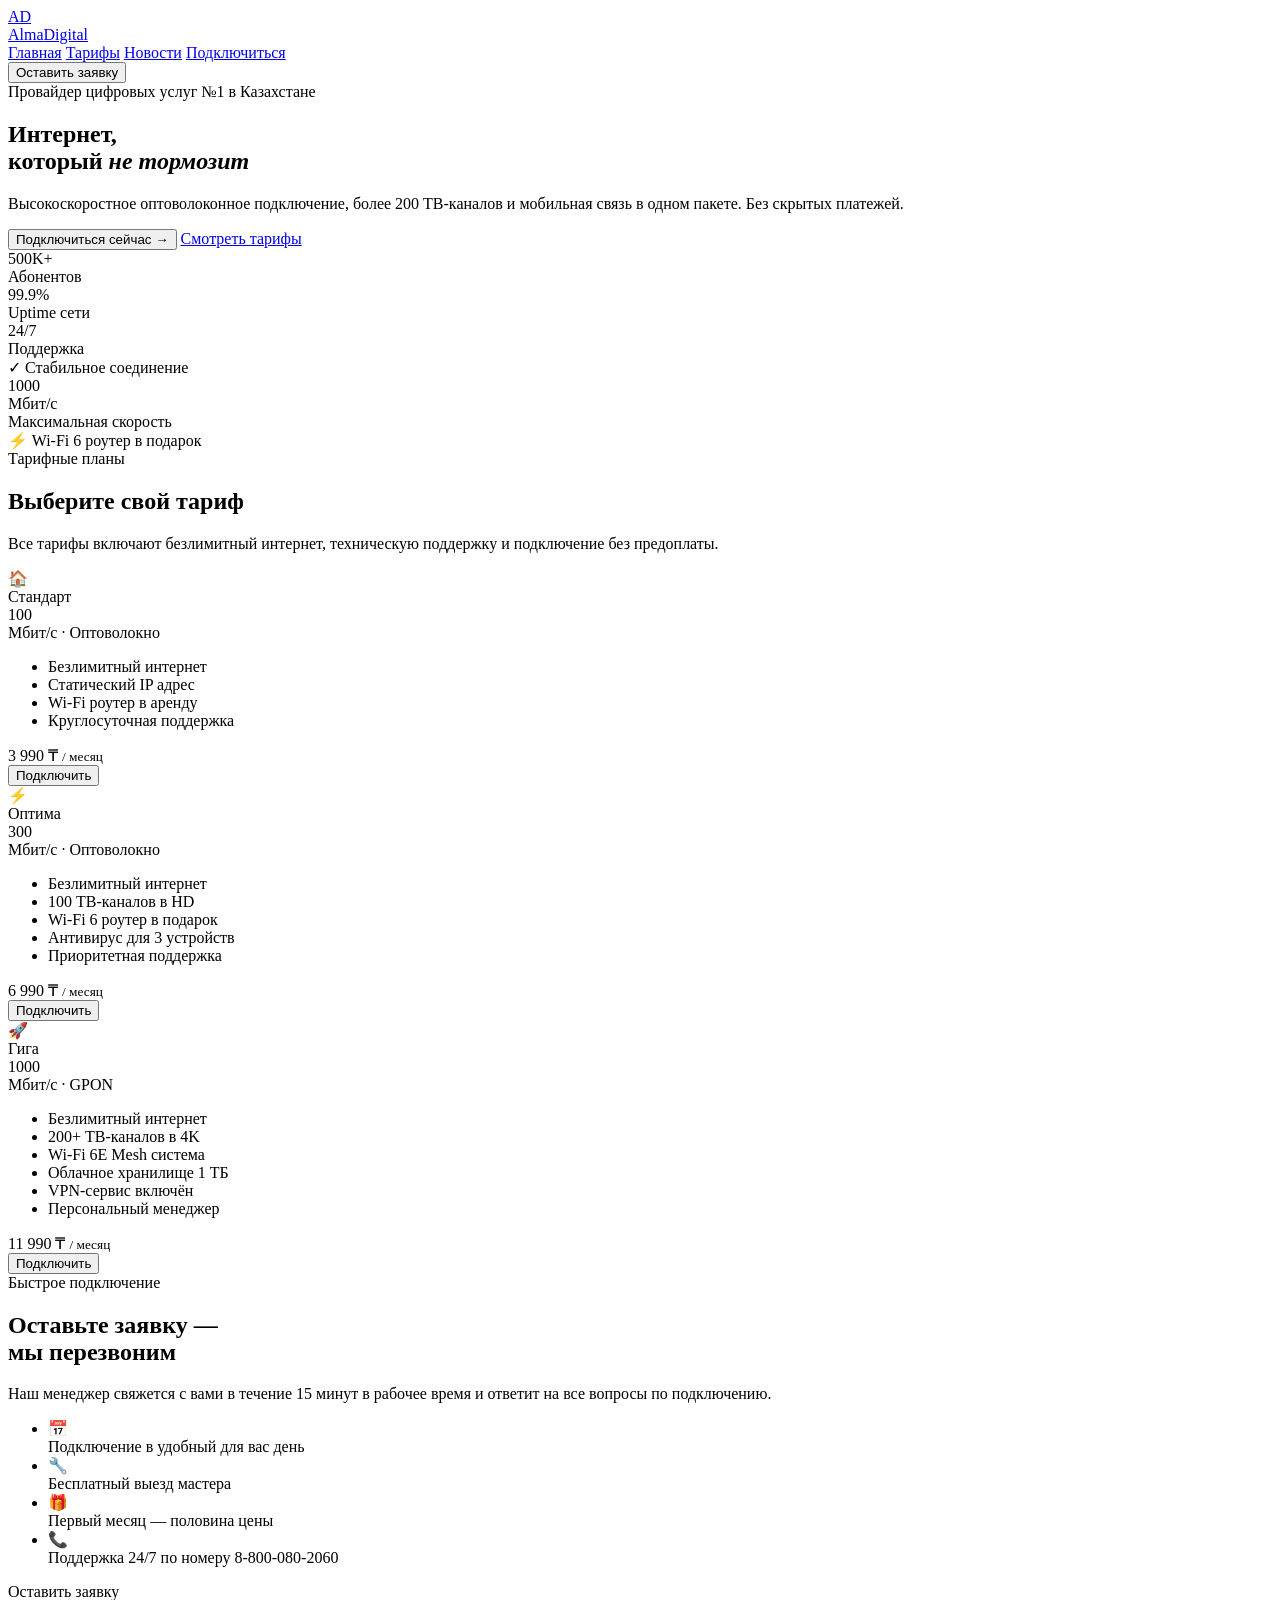
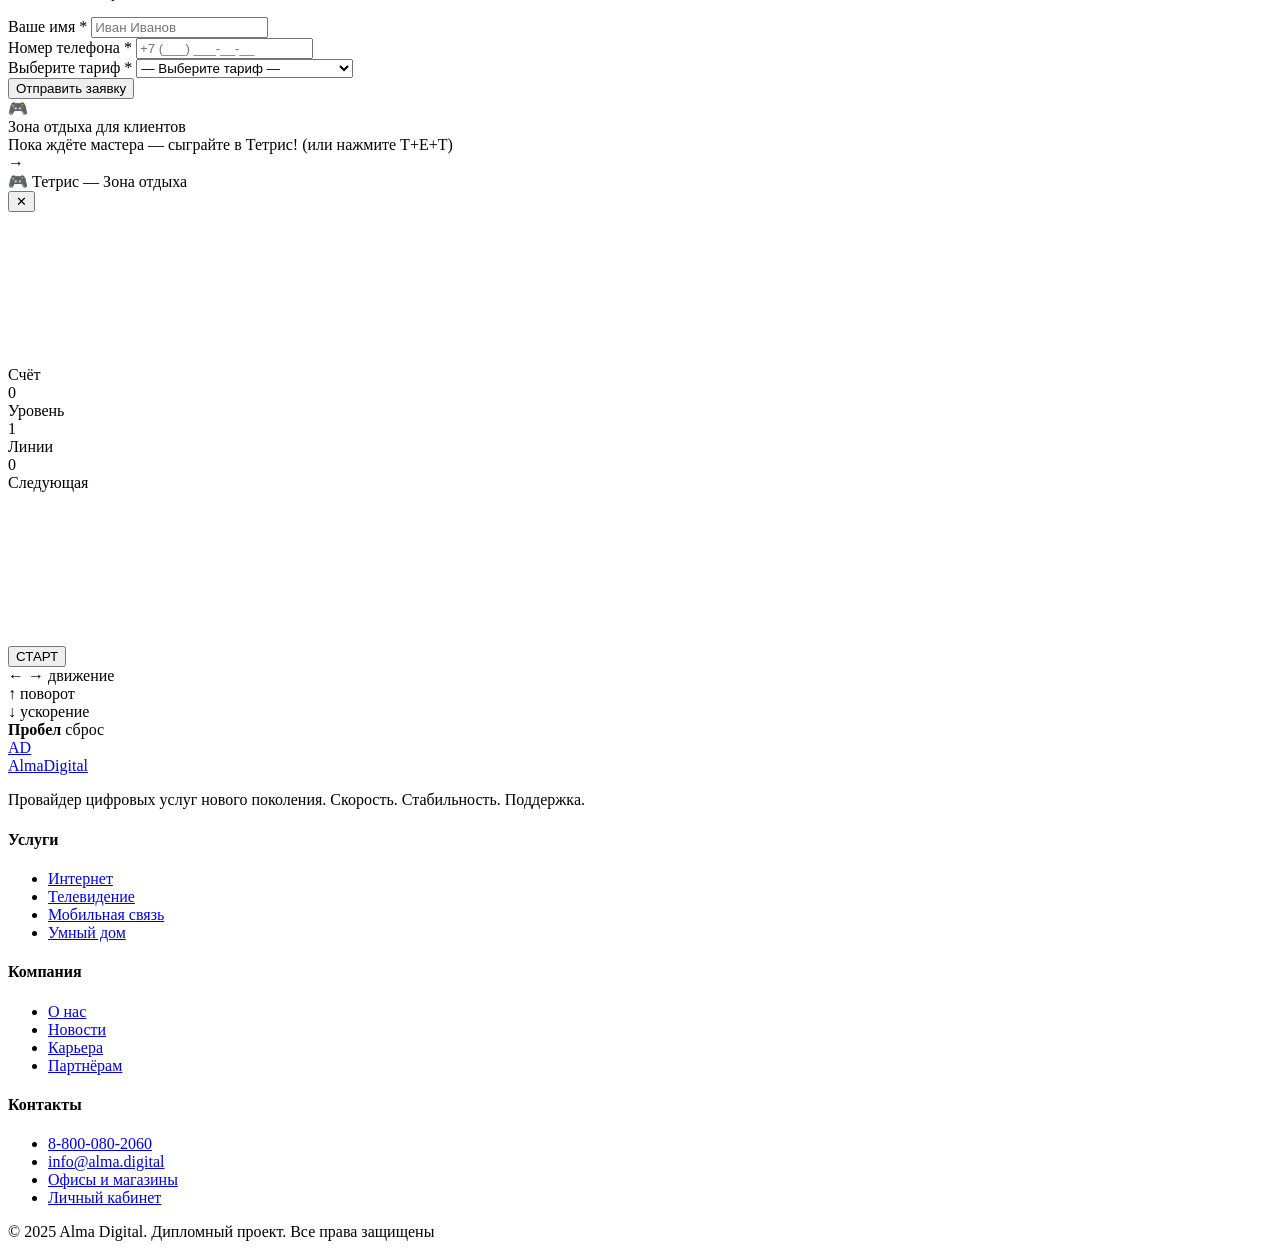
==== static/index.html @ f567b915 "static/index.html" ====
<!DOCTYPE html>
<html lang="ru">
<head>
  <meta charset="UTF-8" />
  <meta name="viewport" content="width=device-width, initial-scale=1.0" />
  <title>Alma Digital — Интернет и ТВ нового поколения</title>
  <link rel="stylesheet" href="/static/style.css" />
</head>
<body>

<!-- Прогресс-бар прокрутки -->
<div id="page-progress" style="width:0%"></div>

<!-- ═══════════════════════════════════════════
     ШАПКА
═══════════════════════════════════════════ -->
<header class="header">
  <div class="container">
    <div class="header-inner">
      <!-- Логотип -->
      <a href="/" class="logo">
        <div class="logo-mark">AD</div>
        <span class="logo-text">Alma<span>Digital</span></span>
      </a>

      <!-- Навигация -->
      <nav class="nav">
        <a href="/" class="active">Главная</a>
        <a href="#plans">Тарифы</a>
        <a href="/news">Новости</a>
        <a href="#order">Подключиться</a>
      </nav>

      <!-- CTA-кнопка -->
      <button class="header-cta" onclick="scrollToOrder()">Оставить заявку</button>
    </div>
  </div>
</header>


<!-- ═══════════════════════════════════════════
     HERO
═══════════════════════════════════════════ -->
<section class="hero">
  <div class="container">
    <div class="hero-inner">

      <div class="fade-in">
        <div class="hero-label">
          <span class="hero-label-dot"></span>
          Провайдер цифровых услуг №1 в Казахстане
        </div>

        <h1>Интернет,<br>который <em>не тормозит</em></h1>

        <p class="hero-desc">
          Высокоскоростное оптоволоконное подключение, более 200 ТВ-каналов
          и мобильная связь в одном пакете. Без скрытых платежей.
        </p>

        <div class="hero-actions">
          <button class="btn-primary" onclick="scrollToOrder()">
            Подключиться сейчас →
          </button>
          <a href="#plans" class="btn-secondary">Смотреть тарифы</a>
        </div>

        <!-- Статистика -->
        <div class="stats-row">
          <div class="stat-item">
            <div class="stat-num">500K+</div>
            <div class="stat-label">Абонентов</div>
          </div>
          <div class="stat-item">
            <div class="stat-num">99.9%</div>
            <div class="stat-label">Uptime сети</div>
          </div>
          <div class="stat-item">
            <div class="stat-num">24/7</div>
            <div class="stat-label">Поддержка</div>
          </div>
        </div>
      </div>

      <!-- Визуальная часть Hero -->
      <div class="hero-visual fade-in fade-in-delay-2">
        <div class="hero-card-stack">
          <div class="floating-pill top-left">✓ Стабильное соединение</div>
          <div class="speed-badge">
            <div class="speed-num">1000</div>
            <div class="speed-unit">Мбит/с</div>
            <div class="speed-label">Максимальная скорость</div>
          </div>
          <div class="floating-pill bottom-right">⚡ Wi-Fi 6 роутер в подарок</div>
        </div>
      </div>

    </div>
  </div>
</section>


<!-- ═══════════════════════════════════════════
     ТАРИФЫ
═══════════════════════════════════════════ -->
<section class="section" id="plans">
  <div class="container">
    <div class="tag">Тарифные планы</div>
    <h2 class="section-title">Выберите свой тариф</h2>
    <p class="section-subtitle">
      Все тарифы включают безлимитный интернет, техническую поддержку и подключение без предоплаты.
    </p>

    <div class="plans-grid">

      <!-- Тариф: Стандарт -->
      <div class="plan-card fade-in fade-in-delay-1">
        <div class="plan-icon">🏠</div>
        <div class="plan-name">Стандарт</div>
        <div class="plan-speed">100</div>
        <div class="plan-speed-unit">Мбит/с · Оптоволокно</div>
        <ul class="plan-features">
          <li>Безлимитный интернет</li>
          <li>Статический IP адрес</li>
          <li>Wi-Fi роутер в аренду</li>
          <li>Круглосуточная поддержка</li>
        </ul>
        <div class="plan-price">3 990 ₸ <small>/ месяц</small></div>
        <button class="plan-btn plan-btn-outline" onclick="openOrder('Стандарт 100 Мбит/с')">Подключить</button>
      </div>

      <!-- Тариф: Оптима (рекомендуемый) -->
      <div class="plan-card featured fade-in fade-in-delay-2">
        <div class="plan-icon">⚡</div>
        <div class="plan-name">Оптима</div>
        <div class="plan-speed">300</div>
        <div class="plan-speed-unit">Мбит/с · Оптоволокно</div>
        <ul class="plan-features">
          <li>Безлимитный интернет</li>
          <li>100 ТВ-каналов в HD</li>
          <li>Wi-Fi 6 роутер в подарок</li>
          <li>Антивирус для 3 устройств</li>
          <li>Приоритетная поддержка</li>
        </ul>
        <div class="plan-price">6 990 ₸ <small>/ месяц</small></div>
        <button class="plan-btn plan-btn-filled" onclick="openOrder('Оптима 300 Мбит/с')">Подключить</button>
      </div>

      <!-- Тариф: Гига -->
      <div class="plan-card fade-in fade-in-delay-3">
        <div class="plan-icon">🚀</div>
        <div class="plan-name">Гига</div>
        <div class="plan-speed">1000</div>
        <div class="plan-speed-unit">Мбит/с · GPON</div>
        <ul class="plan-features">
          <li>Безлимитный интернет</li>
          <li>200+ ТВ-каналов в 4K</li>
          <li>Wi-Fi 6E Mesh система</li>
          <li>Облачное хранилище 1 ТБ</li>
          <li>VPN-сервис включён</li>
          <li>Персональный менеджер</li>
        </ul>
        <div class="plan-price">11 990 ₸ <small>/ месяц</small></div>
        <button class="plan-btn plan-btn-outline" onclick="openOrder('Гига 1000 Мбит/с')">Подключить</button>
      </div>

    </div>
  </div>
</section>


<!-- ═══════════════════════════════════════════
     ФОРМА ЗАЯВКИ
═══════════════════════════════════════════ -->
<section class="section order-section" id="order">
  <div class="container">
    <div class="order-inner">

      <!-- Информационная часть -->
      <div>
        <div class="tag">Быстрое подключение</div>
        <h2 class="order-info"><span class="section-title">Оставьте заявку —<br>мы перезвоним</span></h2>
        <p>Наш менеджер свяжется с вами в течение 15 минут в рабочее время и ответит на все вопросы по подключению.</p>
        <ul class="order-perks">
          <li>
            <div class="perk-icon">📅</div>
            Подключение в удобный для вас день
          </li>
          <li>
            <div class="perk-icon">🔧</div>
            Бесплатный выезд мастера
          </li>
          <li>
            <div class="perk-icon">🎁</div>
            Первый месяц — половина цены
          </li>
          <li>
            <div class="perk-icon">📞</div>
            Поддержка 24/7 по номеру 8-800-080-2060
          </li>
        </ul>
      </div>

      <!-- Форма -->
      <div class="order-form" id="orderForm">
        <div class="tag" style="margin-bottom:16px">Оставить заявку</div>

        <div class="form-group">
          <label for="clientName">Ваше имя *</label>
          <input type="text" id="clientName" class="form-control" placeholder="Иван Иванов" required />
        </div>

        <div class="form-group">
          <label for="clientPhone">Номер телефона *</label>
          <input type="tel" id="clientPhone" class="form-control" placeholder="+7 (___) ___-__-__" required />
        </div>

        <div class="form-group">
          <label for="clientService">Выберите тариф *</label>
          <select id="clientService" class="form-control">
            <option value="">— Выберите тариф —</option>
            <option value="Стандарт 100 Мбит/с">Стандарт · 100 Мбит/с · 3 990 ₸</option>
            <option value="Оптима 300 Мбит/с">Оптима · 300 Мбит/с · 6 990 ₸</option>
            <option value="Гига 1000 Мбит/с">Гига · 1 Гбит/с · 11 990 ₸</option>
            <option value="Уточнить у менеджера">Помогите выбрать</option>
          </select>
        </div>

        <button class="form-submit" id="submitBtn" onclick="submitOrder()">
          Отправить заявку
        </button>

        <div class="form-alert" id="formAlert"></div>
      </div>

    </div>
  </div>
</section>


<!-- ═══════════════════════════════════════════
     ЗОНА ОТДЫХА — ТЕТРИС (ПАСХАЛКА)
═══════════════════════════════════════════ -->
<section class="section-sm">
  <div class="container">

    <!-- Плашка-триггер -->
    <div class="game-trigger-bar" id="gameTrigger" onclick="openTetris()">
      <div class="game-trigger-left">
        <div class="game-trigger-icon">🎮</div>
        <div>
          <div class="game-trigger-title">Зона отдыха для клиентов</div>
          <div class="game-trigger-sub">Пока ждёте мастера — сыграйте в Тетрис! (или нажмите T+E+T)</div>
        </div>
      </div>
      <div class="game-trigger-arrow">→</div>
    </div>

  </div>
</section>


<!-- ═══════════════════════════════════════════
     МОДАЛЬНОЕ ОКНО С ТЕТРИСОМ
═══════════════════════════════════════════ -->
<div class="modal-overlay" id="tetrisModal">
  <div class="modal-box">
    <div class="modal-header">
      <div class="modal-title">🎮 Тетрис — Зона отдыха</div>
      <button class="modal-close" onclick="closeTetris()">✕</button>
    </div>

    <div class="tetris-layout">
      <!-- Игровое поле -->
      <canvas id="tetrisCanvas"></canvas>

      <!-- Боковая панель -->
      <div class="tetris-sidebar">
        <div class="t-panel">
          <div class="t-panel-label">Счёт</div>
          <div class="t-panel-val" id="tScore">0</div>
        </div>
        <div class="t-panel">
          <div class="t-panel-label">Уровень</div>
          <div class="t-panel-val" id="tLevel">1</div>
        </div>
        <div class="t-panel">
          <div class="t-panel-label">Линии</div>
          <div class="t-panel-val" id="tLines">0</div>
        </div>
        <div class="t-panel">
          <div class="t-panel-label">Следующая</div>
          <canvas id="nextCanvas"></canvas>
        </div>
        <button class="t-start-btn" id="tStartBtn" onclick="tetrisStart()">СТАРТ</button>
        <div class="t-hint">
          <b>← →</b> движение<br>
          <b>↑</b> поворот<br>
          <b>↓</b> ускорение<br>
          <b>Пробел</b> сброс
        </div>
      </div>
    </div>
  </div>
</div>


<!-- ═══════════════════════════════════════════
     ФУТЕР
═══════════════════════════════════════════ -->
<footer class="footer">
  <div class="container">
    <div class="footer-top">
      <div class="footer-brand">
        <a href="/" class="logo">
          <div class="logo-mark">AD</div>
          <span class="logo-text">Alma<span>Digital</span></span>
        </a>
        <p>Провайдер цифровых услуг нового поколения. Скорость. Стабильность. Поддержка.</p>
      </div>
      <div class="footer-col">
        <h4>Услуги</h4>
        <ul>
          <li><a href="#plans">Интернет</a></li>
          <li><a href="#plans">Телевидение</a></li>
          <li><a href="#plans">Мобильная связь</a></li>
          <li><a href="#plans">Умный дом</a></li>
        </ul>
      </div>
      <div class="footer-col">
        <h4>Компания</h4>
        <ul>
          <li><a href="#">О нас</a></li>
          <li><a href="/news">Новости</a></li>
          <li><a href="#">Карьера</a></li>
          <li><a href="#">Партнёрам</a></li>
        </ul>
      </div>
      <div class="footer-col">
        <h4>Контакты</h4>
        <ul>
          <li><a href="tel:88000802060">8-800-080-2060</a></li>
          <li><a href="mailto:info@alma.digital">info@alma.digital</a></li>
          <li><a href="#">Офисы и магазины</a></li>
          <li><a href="#">Личный кабинет</a></li>
        </ul>
      </div>
    </div>
    <div class="footer-bottom">
      <span class="footer-copy">© 2025 Alma Digital. Дипломный проект.</span>
      <span class="footer-copy">Все права защищены</span>
    </div>
  </div>
</footer>


<!-- ═══════════════════════════════════════════
     СКРИПТЫ
═══════════════════════════════════════════ -->
<script src="/static/script.js"></script>
<script src="/static/tetris.js"></script>

</body>
</html>
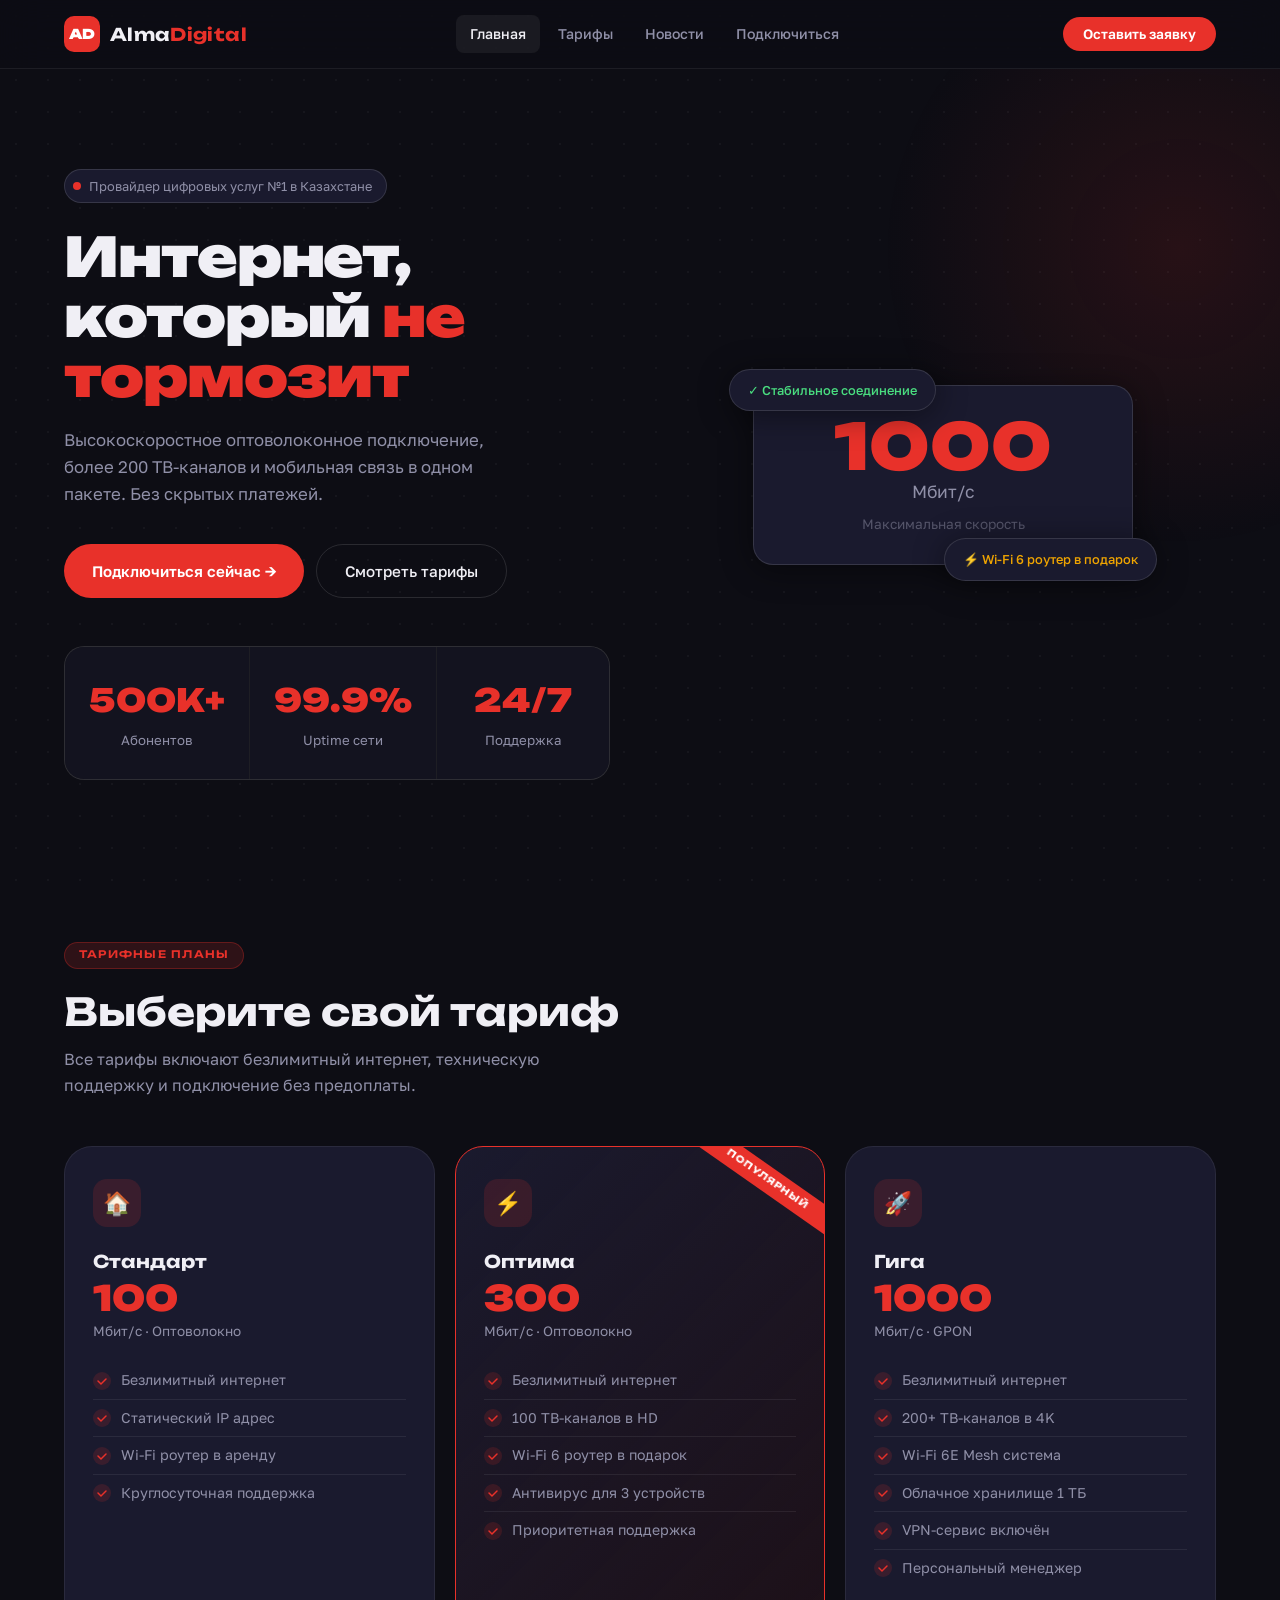
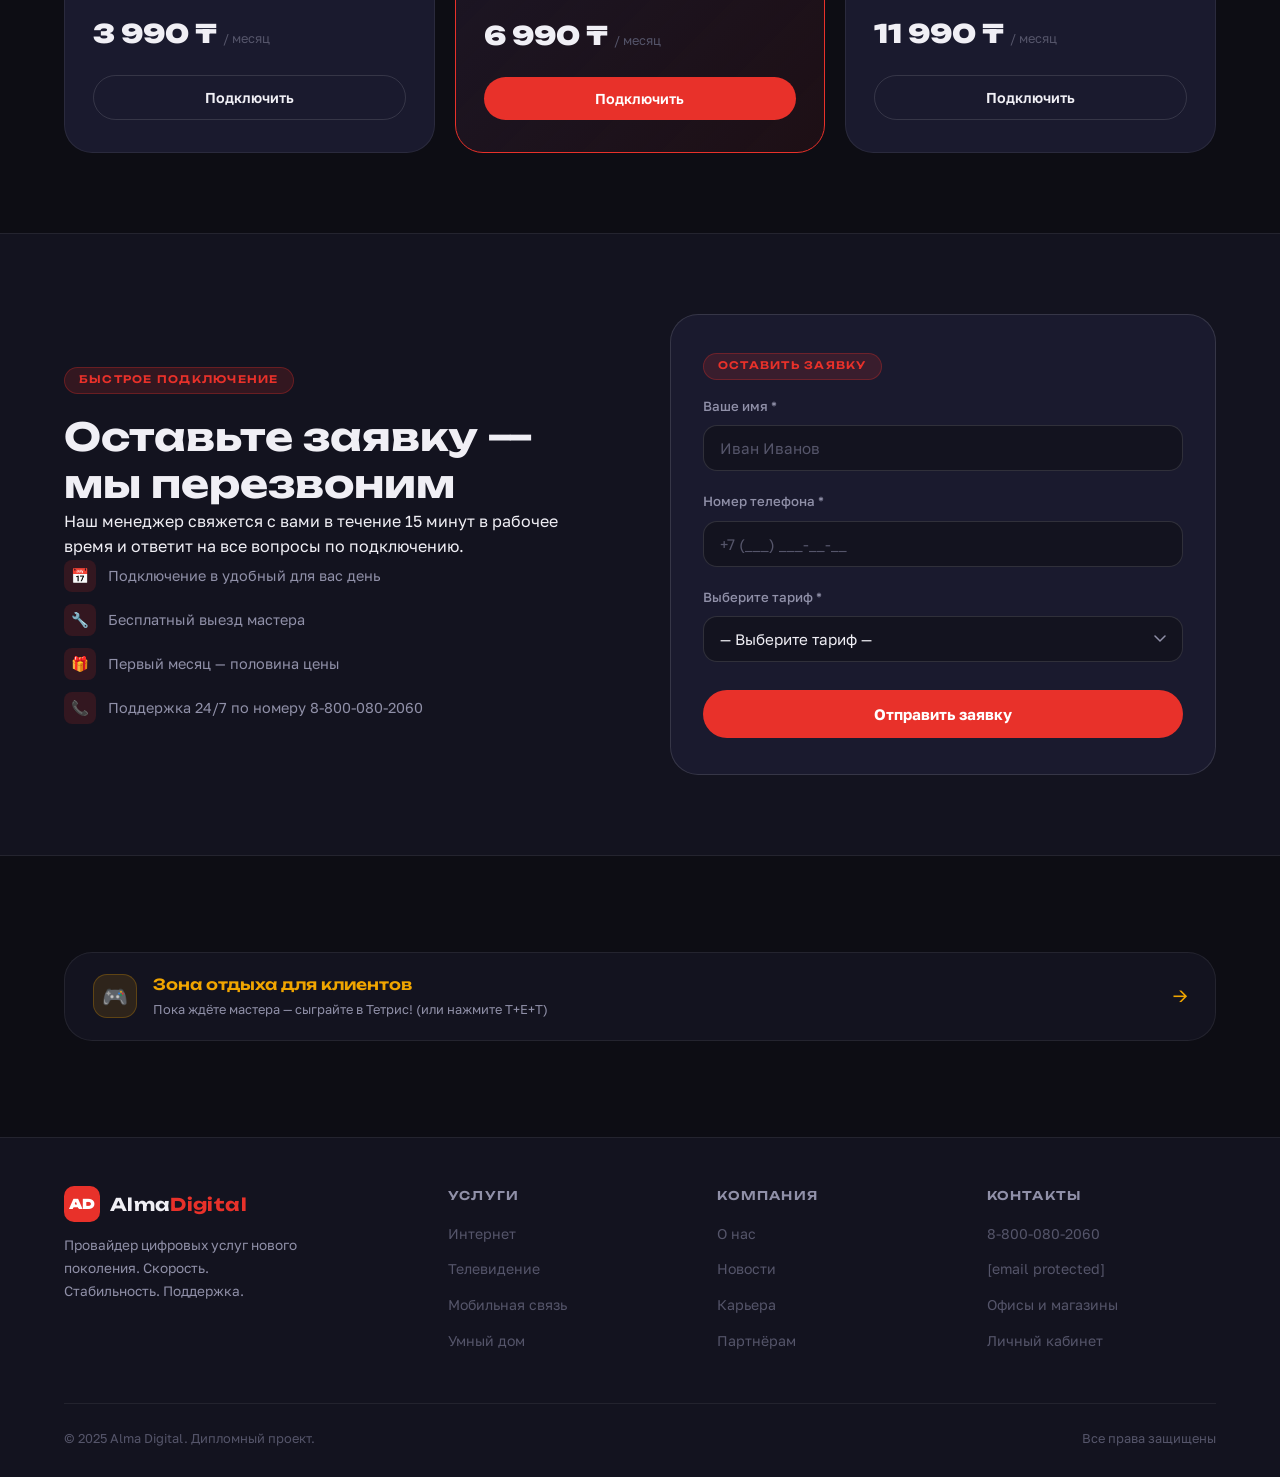
==== commit d0f2d7b9: "Update index.html" ====
--- a/static/index.html
+++ b/static/index.html
@@ -33,9 +33,19 @@
 
       <!-- CTA-кнопка -->
       <button class="header-cta" onclick="scrollToOrder()">Оставить заявку</button>
+      <button class="burger" id="burger" onclick="toggleMenu()">
+        <span></span><span></span><span></span>
+      </button>
     </div>
   </div>
 </header>
+<nav class="mobile-nav" id="mobileNav">
+  <a href="/" class="active">Главная</a>
+  <a href="/#plans">Тарифы</a>
+  <a href="/news">Новости</a>
+  <a href="/cabinet">Кабинет</a>
+  <a href="/#order" class="mobile-cta">Оставить заявку</a>
+</nav>
 
 
 <!-- ═══════════════════════════════════════════
@@ -340,7 +350,7 @@
         <h4>Контакты</h4>
         <ul>
           <li><a href="tel:88000802060">8-800-080-2060</a></li>
-          <li><a href="mailto:info@alma.digital">info@alma.digital</a></li>
+          <li><a href="/cdn-cgi/l/email-protection#355c5b535a75545958541b515c525c415459"><span class="__cf_email__" data-cfemail="b7ded9d1d8f7d6dbdad699d3ded0dec3d6db">[email&#160;protected]</span></a></li>
           <li><a href="#">Офисы и магазины</a></li>
           <li><a href="#">Личный кабинет</a></li>
         </ul>
@@ -356,9 +366,4 @@
 
 <!-- ═══════════════════════════════════════════
      СКРИПТЫ
-═══════════════════════════════════════════ -->
-<script src="/static/script.js"></script>
-<script src="/static/tetris.js"></script>
-
-</body>
-</html>
+══════════════════════════════════�
--- a/static/style.css
+++ b/static/style.css
@@ -0,0 +1,1397 @@
+/* =============================================================================
+   style.css — Стили веб-приложения Alma Digital
+   Дизайн вдохновлён Alma+: тёмная тема, крупная типографика, premium-чувство
+   ============================================================================= */
+
+/* ─── Google Fonts ─────────────────────────────────────────────────────────── */
+@import url('https://fonts.googleapis.com/css2?family=Golos+Text:wght@400;500;600;700;900&family=Unbounded:wght@400;600;700;900&display=swap');
+
+/* ─── CSS-переменные (дизайн-токены) ────────────────────────────────────────── */
+:root {
+  --bg-base:      #0d0d14;
+  --bg-surface:   #13131f;
+  --bg-card:      #1a1a2e;
+  --bg-card-hover:#1f1f38;
+  --border:       rgba(255,255,255,0.07);
+  --border-light: rgba(255,255,255,0.12);
+
+  --accent:       #e8312a;   /* Красный — как у Alma */
+  --accent-soft:  rgba(232,49,42,0.15);
+  --accent-glow:  rgba(232,49,42,0.35);
+  --gold:         #f0a500;
+  --gold-soft:    rgba(240,165,0,0.12);
+
+  --text-primary:   #f0eff5;
+  --text-secondary: #9090a8;
+  --text-muted:     #55556a;
+
+  --radius-sm: 8px;
+  --radius-md: 14px;
+  --radius-lg: 20px;
+  --radius-xl: 28px;
+
+  --font-display: 'Unbounded', sans-serif;
+  --font-body:    'Golos Text', sans-serif;
+
+  --transition: 0.22s cubic-bezier(0.4, 0, 0.2, 1);
+  --shadow-card: 0 4px 32px rgba(0,0,0,0.45);
+  --shadow-glow: 0 0 40px rgba(232,49,42,0.25);
+}
+
+/* ─── Сброс и базовые стили ─────────────────────────────────────────────────── */
+*, *::before, *::after { box-sizing: border-box; margin: 0; padding: 0; }
+
+html { scroll-behavior: smooth; }
+
+body {
+  font-family: var(--font-body);
+  background: var(--bg-base);
+  color: var(--text-primary);
+  line-height: 1.6;
+  min-height: 100vh;
+  overflow-x: hidden;
+}
+
+/* Тонкий фоновый узор — сетка точек */
+body::before {
+  content: '';
+  position: fixed;
+  inset: 0;
+  background-image: radial-gradient(circle, rgba(255,255,255,0.04) 1px, transparent 1px);
+  background-size: 32px 32px;
+  pointer-events: none;
+  z-index: 0;
+}
+
+a { color: inherit; text-decoration: none; }
+img { max-width: 100%; display: block; }
+button { cursor: pointer; font-family: var(--font-body); }
+
+/* ─── УТИЛИТЫ ────────────────────────────────────────────────────────────────── */
+.container {
+  max-width: 1200px;
+  margin: 0 auto;
+  padding: 0 24px;
+  position: relative;
+  z-index: 1;
+}
+
+.section { padding: 80px 0; }
+.section-sm { padding: 48px 0; }
+
+.tag {
+  display: inline-block;
+  font-family: var(--font-display);
+  font-size: 0.65rem;
+  font-weight: 600;
+  letter-spacing: 0.12em;
+  text-transform: uppercase;
+  color: var(--accent);
+  background: var(--accent-soft);
+  border: 1px solid rgba(232,49,42,0.3);
+  border-radius: 100px;
+  padding: 4px 14px;
+  margin-bottom: 20px;
+}
+
+.section-title {
+  font-family: var(--font-display);
+  font-size: clamp(1.6rem, 3.5vw, 2.4rem);
+  font-weight: 700;
+  line-height: 1.2;
+  margin-bottom: 12px;
+}
+
+.section-subtitle {
+  color: var(--text-secondary);
+  font-size: 1rem;
+  max-width: 560px;
+  margin-bottom: 48px;
+}
+
+/* ─── ШАПКА (HEADER) ─────────────────────────────────────────────────────────── */
+.header {
+  position: sticky;
+  top: 0;
+  z-index: 100;
+  background: rgba(13,13,20,0.85);
+  backdrop-filter: blur(20px);
+  -webkit-backdrop-filter: blur(20px);
+  border-bottom: 1px solid var(--border);
+}
+
+.header-inner {
+  display: flex;
+  align-items: center;
+  justify-content: space-between;
+  height: 68px;
+  gap: 24px;
+}
+
+/* Логотип */
+.logo {
+  display: flex;
+  align-items: center;
+  gap: 10px;
+  flex-shrink: 0;
+}
+
+.logo-mark {
+  width: 36px;
+  height: 36px;
+  background: var(--accent);
+  border-radius: 10px;
+  display: flex;
+  align-items: center;
+  justify-content: center;
+  font-family: var(--font-display);
+  font-weight: 900;
+  font-size: 0.85rem;
+  color: #fff;
+  letter-spacing: -0.03em;
+}
+
+.logo-text {
+  font-family: var(--font-display);
+  font-weight: 700;
+  font-size: 1.1rem;
+  letter-spacing: 0.02em;
+}
+
+.logo-text span { color: var(--accent); }
+
+/* Навигация */
+.nav {
+  display: flex;
+  align-items: center;
+  gap: 4px;
+}
+
+.nav a {
+  font-size: 0.88rem;
+  font-weight: 500;
+  color: var(--text-secondary);
+  padding: 8px 14px;
+  border-radius: var(--radius-sm);
+  transition: color var(--transition), background var(--transition);
+}
+
+.nav a:hover,
+.nav a.active {
+  color: var(--text-primary);
+  background: rgba(255,255,255,0.06);
+}
+
+/* Кнопка в шапке */
+.header-cta {
+  background: var(--accent);
+  color: #fff;
+  font-weight: 600;
+  font-size: 0.85rem;
+  padding: 9px 20px;
+  border-radius: 100px;
+  border: none;
+  transition: background var(--transition), box-shadow var(--transition);
+  white-space: nowrap;
+}
+
+.header-cta:hover {
+  background: #ff4038;
+  box-shadow: var(--shadow-glow);
+}
+
+/* ─── HERO-СЕКЦИЯ ─────────────────────────────────────────────────────────────── */
+.hero {
+  padding: 100px 0 80px;
+  position: relative;
+  overflow: hidden;
+}
+
+/* Фоновые декоративные блобы */
+.hero::after {
+  content: '';
+  position: absolute;
+  top: -120px;
+  right: -200px;
+  width: 600px;
+  height: 600px;
+  background: radial-gradient(circle, rgba(232,49,42,0.12) 0%, transparent 70%);
+  pointer-events: none;
+}
+
+.hero-inner {
+  display: grid;
+  grid-template-columns: 1fr 1fr;
+  align-items: center;
+  gap: 60px;
+}
+
+.hero-label {
+  display: inline-flex;
+  align-items: center;
+  gap: 8px;
+  font-size: 0.8rem;
+  color: var(--text-secondary);
+  background: var(--bg-card);
+  border: 1px solid var(--border-light);
+  border-radius: 100px;
+  padding: 6px 14px 6px 8px;
+  margin-bottom: 24px;
+}
+
+.hero-label-dot {
+  width: 8px;
+  height: 8px;
+  background: var(--accent);
+  border-radius: 50%;
+  animation: pulse 2s infinite;
+}
+
+@keyframes pulse {
+  0%, 100% { opacity: 1; transform: scale(1); }
+  50% { opacity: 0.5; transform: scale(0.8); }
+}
+
+.hero h1 {
+  font-family: var(--font-display);
+  font-size: clamp(2rem, 4.5vw, 3.4rem);
+  font-weight: 900;
+  line-height: 1.1;
+  letter-spacing: -0.02em;
+  margin-bottom: 20px;
+}
+
+.hero h1 em {
+  font-style: normal;
+  color: var(--accent);
+}
+
+.hero-desc {
+  color: var(--text-secondary);
+  font-size: 1.05rem;
+  margin-bottom: 36px;
+  max-width: 440px;
+}
+
+.hero-actions {
+  display: flex;
+  gap: 12px;
+  flex-wrap: wrap;
+}
+
+/* Первичная кнопка */
+.btn-primary {
+  display: inline-flex;
+  align-items: center;
+  gap: 8px;
+  background: var(--accent);
+  color: #fff;
+  font-weight: 600;
+  font-size: 0.95rem;
+  padding: 14px 28px;
+  border-radius: 100px;
+  border: none;
+  transition: background var(--transition), box-shadow var(--transition), transform var(--transition);
+}
+.btn-primary:hover {
+  background: #ff4038;
+  box-shadow: var(--shadow-glow);
+  transform: translateY(-1px);
+}
+.btn-primary:active { transform: scale(0.98); }
+
+/* Вторичная кнопка */
+.btn-secondary {
+  display: inline-flex;
+  align-items: center;
+  gap: 8px;
+  background: transparent;
+  color: var(--text-primary);
+  font-weight: 500;
+  font-size: 0.95rem;
+  padding: 14px 28px;
+  border-radius: 100px;
+  border: 1px solid var(--border-light);
+  transition: background var(--transition), border-color var(--transition);
+}
+.btn-secondary:hover {
+  background: rgba(255,255,255,0.06);
+  border-color: rgba(255,255,255,0.2);
+}
+
+/* Иллюстрация в Hero */
+.hero-visual {
+  position: relative;
+  display: flex;
+  justify-content: center;
+}
+
+.hero-card-stack {
+  position: relative;
+  width: 100%;
+  max-width: 380px;
+}
+
+.speed-badge {
+  background: var(--bg-card);
+  border: 1px solid var(--border-light);
+  border-radius: var(--radius-lg);
+  padding: 28px 32px;
+  text-align: center;
+  box-shadow: var(--shadow-card);
+}
+
+.speed-num {
+  font-family: var(--font-display);
+  font-size: 4rem;
+  font-weight: 900;
+  line-height: 1;
+  color: var(--accent);
+}
+
+.speed-unit {
+  font-size: 1.1rem;
+  color: var(--text-secondary);
+  margin-bottom: 8px;
+}
+
+.speed-label {
+  font-size: 0.85rem;
+  color: var(--text-muted);
+}
+
+.floating-pill {
+  position: absolute;
+  background: var(--bg-card);
+  border: 1px solid var(--border-light);
+  border-radius: 100px;
+  padding: 10px 18px;
+  font-size: 0.8rem;
+  font-weight: 500;
+  white-space: nowrap;
+  box-shadow: var(--shadow-card);
+}
+
+.floating-pill.top-left {
+  top: -16px;
+  left: -24px;
+  color: #4ade80;
+}
+.floating-pill.bottom-right {
+  bottom: -16px;
+  right: -24px;
+  color: var(--gold);
+}
+
+/* ─── СТАТИСТИКА ─────────────────────────────────────────────────────────────── */
+.stats-row {
+  display: grid;
+  grid-template-columns: repeat(3, 1fr);
+  gap: 1px;
+  background: var(--border);
+  border: 1px solid var(--border);
+  border-radius: var(--radius-lg);
+  overflow: hidden;
+  margin-top: 48px;
+}
+
+.stat-item {
+  background: var(--bg-surface);
+  padding: 28px 24px;
+  text-align: center;
+  transition: background var(--transition);
+}
+
+.stat-item:hover { background: var(--bg-card); }
+
+.stat-num {
+  font-family: var(--font-display);
+  font-size: 2rem;
+  font-weight: 900;
+  color: var(--accent);
+  margin-bottom: 4px;
+}
+
+.stat-label {
+  font-size: 0.83rem;
+  color: var(--text-secondary);
+}
+
+/* ─── ТАРИФЫ ─────────────────────────────────────────────────────────────────── */
+.plans-grid {
+  display: grid;
+  grid-template-columns: repeat(auto-fill, minmax(280px, 1fr));
+  gap: 20px;
+}
+
+.plan-card {
+  background: var(--bg-card);
+  border: 1px solid var(--border);
+  border-radius: var(--radius-xl);
+  padding: 32px 28px;
+  display: flex;
+  flex-direction: column;
+  transition: border-color var(--transition), transform var(--transition), box-shadow var(--transition);
+  position: relative;
+  overflow: hidden;
+}
+
+.plan-card:hover {
+  border-color: var(--border-light);
+  transform: translateY(-4px);
+  box-shadow: var(--shadow-card);
+}
+
+/* Рекомендуемый тариф */
+.plan-card.featured {
+  border-color: var(--accent);
+  background: linear-gradient(135deg, var(--bg-card) 0%, rgba(232,49,42,0.08) 100%);
+}
+
+.plan-card.featured::before {
+  content: 'ПОПУЛЯРНЫЙ';
+  position: absolute;
+  top: 20px;
+  right: -28px;
+  font-family: var(--font-display);
+  font-size: 0.58rem;
+  font-weight: 700;
+  letter-spacing: 0.1em;
+  background: var(--accent);
+  color: #fff;
+  padding: 5px 36px;
+  transform: rotate(35deg);
+}
+
+.plan-icon {
+  width: 48px;
+  height: 48px;
+  background: var(--accent-soft);
+  border-radius: var(--radius-md);
+  display: flex;
+  align-items: center;
+  justify-content: center;
+  font-size: 1.4rem;
+  margin-bottom: 20px;
+}
+
+.plan-name {
+  font-family: var(--font-display);
+  font-size: 1.1rem;
+  font-weight: 700;
+  margin-bottom: 6px;
+}
+
+.plan-speed {
+  font-family: var(--font-display);
+  font-size: 2.2rem;
+  font-weight: 900;
+  color: var(--accent);
+  line-height: 1;
+  margin-bottom: 4px;
+}
+
+.plan-speed-unit {
+  font-size: 0.85rem;
+  color: var(--text-secondary);
+  margin-bottom: 20px;
+}
+
+.plan-features {
+  list-style: none;
+  flex: 1;
+  margin-bottom: 28px;
+}
+
+.plan-features li {
+  display: flex;
+  align-items: center;
+  gap: 10px;
+  font-size: 0.88rem;
+  color: var(--text-secondary);
+  padding: 7px 0;
+  border-bottom: 1px solid var(--border);
+}
+
+.plan-features li:last-child { border-bottom: none; }
+
+.plan-features li::before {
+  content: '';
+  width: 18px;
+  height: 18px;
+  flex-shrink: 0;
+  background: var(--accent-soft);
+  border-radius: 50%;
+  background-image: url("data:image/svg+xml,%3Csvg xmlns='http://www.w3.org/2000/svg' viewBox='0 0 12 12'%3E%3Cpath d='M2 6l3 3 5-5' stroke='%23e8312a' stroke-width='1.5' fill='none' stroke-linecap='round'/%3E%3C/svg%3E");
+  background-size: 12px;
+  background-repeat: no-repeat;
+  background-position: center;
+}
+
+.plan-price {
+  font-family: var(--font-display);
+  font-size: 1.6rem;
+  font-weight: 900;
+  margin-bottom: 4px;
+}
+
+.plan-price small {
+  font-family: var(--font-body);
+  font-size: 0.8rem;
+  font-weight: 400;
+  color: var(--text-muted);
+}
+
+.plan-btn {
+  width: 100%;
+  padding: 13px;
+  border-radius: 100px;
+  font-weight: 600;
+  font-size: 0.9rem;
+  border: none;
+  margin-top: 16px;
+  transition: background var(--transition), box-shadow var(--transition);
+}
+
+.plan-btn-outline {
+  background: transparent;
+  border: 1px solid var(--border-light);
+  color: var(--text-primary);
+}
+.plan-btn-outline:hover {
+  background: rgba(255,255,255,0.07);
+  border-color: var(--accent);
+  color: var(--accent);
+}
+
+.plan-btn-filled {
+  background: var(--accent);
+  color: #fff;
+}
+.plan-btn-filled:hover {
+  background: #ff4038;
+  box-shadow: var(--shadow-glow);
+}
+
+/* ─── ФОРМА ЗАЯВКИ ────────────────────────────────────────────────────────────── */
+.order-section {
+  background: var(--bg-surface);
+  border-top: 1px solid var(--border);
+  border-bottom: 1px solid var(--border);
+}
+
+.order-inner {
+  display: grid;
+  grid-template-columns: 1fr 1fr;
+  gap: 60px;
+  align-items: center;
+}
+
+.order-info h2 {
+  font-family: var(--font-display);
+  font-size: clamp(1.5rem, 3vw, 2rem);
+  font-weight: 700;
+  line-height: 1.2;
+  margin-bottom: 16px;
+}
+
+.order-info p {
+  color: var(--text-secondary);
+  margin-bottom: 28px;
+}
+
+.order-perks {
+  list-style: none;
+  display: flex;
+  flex-direction: column;
+  gap: 12px;
+}
+
+.order-perks li {
+  display: flex;
+  align-items: center;
+  gap: 12px;
+  font-size: 0.9rem;
+  color: var(--text-secondary);
+}
+
+.perk-icon {
+  width: 32px;
+  height: 32px;
+  flex-shrink: 0;
+  background: var(--accent-soft);
+  border-radius: var(--radius-sm);
+  display: flex;
+  align-items: center;
+  justify-content: center;
+  font-size: 0.9rem;
+}
+
+/* Форма */
+.order-form {
+  background: var(--bg-card);
+  border: 1px solid var(--border-light);
+  border-radius: var(--radius-xl);
+  padding: 36px 32px;
+}
+
+.form-group {
+  margin-bottom: 20px;
+}
+
+.form-group label {
+  display: block;
+  font-size: 0.83rem;
+  font-weight: 500;
+  color: var(--text-secondary);
+  margin-bottom: 8px;
+}
+
+.form-control {
+  width: 100%;
+  background: var(--bg-surface);
+  border: 1px solid var(--border-light);
+  border-radius: var(--radius-md);
+  color: var(--text-primary);
+  font-family: var(--font-body);
+  font-size: 0.95rem;
+  padding: 13px 16px;
+  outline: none;
+  transition: border-color var(--transition), box-shadow var(--transition);
+}
+
+.form-control:focus {
+  border-color: var(--accent);
+  box-shadow: 0 0 0 3px var(--accent-soft);
+}
+
+.form-control::placeholder { color: var(--text-muted); }
+
+select.form-control {
+  appearance: none;
+  background-image: url("data:image/svg+xml,%3Csvg xmlns='http://www.w3.org/2000/svg' width='12' height='8' viewBox='0 0 12 8'%3E%3Cpath d='M1 1l5 5 5-5' stroke='%239090a8' stroke-width='1.5' fill='none' stroke-linecap='round'/%3E%3C/svg%3E");
+  background-repeat: no-repeat;
+  background-position: right 16px center;
+  cursor: pointer;
+}
+
+select.form-control option {
+  background: var(--bg-card);
+  color: var(--text-primary);
+}
+
+.form-submit {
+  width: 100%;
+  padding: 15px;
+  background: var(--accent);
+  color: #fff;
+  font-weight: 700;
+  font-size: 0.95rem;
+  border: none;
+  border-radius: 100px;
+  margin-top: 8px;
+  transition: background var(--transition), box-shadow var(--transition), transform var(--transition);
+}
+.form-submit:hover {
+  background: #ff4038;
+  box-shadow: var(--shadow-glow);
+  transform: translateY(-1px);
+}
+.form-submit:active { transform: scale(0.98); }
+.form-submit:disabled { opacity: 0.6; cursor: not-allowed; transform: none; }
+
+/* Уведомление об успехе/ошибке */
+.form-alert {
+  padding: 13px 16px;
+  border-radius: var(--radius-md);
+  font-size: 0.88rem;
+  font-weight: 500;
+  margin-top: 16px;
+  display: none;
+}
+.form-alert.success {
+  background: rgba(74, 222, 128, 0.1);
+  border: 1px solid rgba(74, 222, 128, 0.3);
+  color: #4ade80;
+  display: block;
+}
+.form-alert.error {
+  background: rgba(232,49,42,0.1);
+  border: 1px solid rgba(232,49,42,0.3);
+  color: #ff6b6b;
+  display: block;
+}
+
+/* ─── НОВОСТНЫЕ КАРТОЧКИ ──────────────────────────────────────────────────────── */
+.news-grid {
+  display: grid;
+  grid-template-columns: repeat(auto-fill, minmax(340px, 1fr));
+  gap: 20px;
+}
+
+.news-card {
+  background: var(--bg-card);
+  border: 1px solid var(--border);
+  border-radius: var(--radius-xl);
+  overflow: hidden;
+  display: flex;
+  flex-direction: column;
+  transition: border-color var(--transition), transform var(--transition);
+  cursor: pointer;
+}
+.news-card:hover {
+  border-color: var(--border-light);
+  transform: translateY(-3px);
+}
+
+.news-card-img {
+  height: 180px;
+  background: linear-gradient(135deg, var(--bg-surface) 0%, var(--bg-card-hover) 100%);
+  display: flex;
+  align-items: center;
+  justify-content: center;
+  font-size: 2.5rem;
+  border-bottom: 1px solid var(--border);
+  flex-shrink: 0;
+}
+
+.news-card-body {
+  padding: 24px;
+  flex: 1;
+  display: flex;
+  flex-direction: column;
+}
+
+.news-card-meta {
+  display: flex;
+  align-items: center;
+  justify-content: space-between;
+  margin-bottom: 12px;
+}
+
+.news-cat-badge {
+  font-size: 0.7rem;
+  font-weight: 600;
+  letter-spacing: 0.08em;
+  text-transform: uppercase;
+  color: var(--accent);
+  background: var(--accent-soft);
+  padding: 3px 10px;
+  border-radius: 100px;
+}
+
+.news-date {
+  font-size: 0.78rem;
+  color: var(--text-muted);
+}
+
+.news-card-title {
+  font-family: var(--font-display);
+  font-size: 0.95rem;
+  font-weight: 600;
+  line-height: 1.4;
+  margin-bottom: 10px;
+  color: var(--text-primary);
+}
+
+.news-card-text {
+  font-size: 0.85rem;
+  color: var(--text-secondary);
+  line-height: 1.6;
+  flex: 1;
+  display: -webkit-box;
+  -webkit-line-clamp: 3;
+  -webkit-box-orient: vertical;
+  overflow: hidden;
+}
+
+/* Фильтры категорий на странице новостей */
+.news-filters {
+  display: flex;
+  gap: 8px;
+  flex-wrap: wrap;
+  margin-bottom: 36px;
+}
+
+.filter-btn {
+  background: var(--bg-card);
+  border: 1px solid var(--border);
+  border-radius: 100px;
+  color: var(--text-secondary);
+  font-family: var(--font-body);
+  font-size: 0.85rem;
+  font-weight: 500;
+  padding: 8px 18px;
+  transition: all var(--transition);
+}
+.filter-btn:hover {
+  border-color: var(--border-light);
+  color: var(--text-primary);
+}
+.filter-btn.active {
+  background: var(--accent);
+  border-color: var(--accent);
+  color: #fff;
+}
+
+/* Скелетон-загрузчик */
+@keyframes shimmer {
+  0% { background-position: -400px 0; }
+  100% { background-position: 400px 0; }
+}
+
+.skeleton {
+  background: linear-gradient(90deg, var(--bg-card) 25%, var(--bg-card-hover) 50%, var(--bg-card) 75%);
+  background-size: 400px 100%;
+  animation: shimmer 1.4s infinite linear;
+  border-radius: var(--radius-md);
+}
+
+.skeleton-card {
+  height: 320px;
+  border-radius: var(--radius-xl);
+}
+
+/* ─── ИГРОВАЯ ЗОНА (ПАСХАЛКА — ТЕТРИС) ──────────────────────────────────────── */
+.game-trigger-bar {
+  background: var(--bg-surface);
+  border: 1px solid var(--border);
+  border-radius: var(--radius-xl);
+  padding: 20px 28px;
+  display: flex;
+  align-items: center;
+  justify-content: space-between;
+  gap: 16px;
+  cursor: pointer;
+  transition: border-color var(--transition), background var(--transition);
+  margin: 48px 0;
+}
+.game-trigger-bar:hover {
+  border-color: var(--gold);
+  background: var(--gold-soft);
+}
+
+.game-trigger-left {
+  display: flex;
+  align-items: center;
+  gap: 16px;
+}
+
+.game-trigger-icon {
+  width: 44px;
+  height: 44px;
+  background: var(--gold-soft);
+  border-radius: var(--radius-md);
+  display: flex;
+  align-items: center;
+  justify-content: center;
+  font-size: 1.3rem;
+  border: 1px solid rgba(240,165,0,0.25);
+}
+
+.game-trigger-title {
+  font-family: var(--font-display);
+  font-size: 0.95rem;
+  font-weight: 600;
+  color: var(--gold);
+  margin-bottom: 2px;
+}
+
+.game-trigger-sub {
+  font-size: 0.8rem;
+  color: var(--text-secondary);
+}
+
+.game-trigger-arrow {
+  font-size: 1.2rem;
+  color: var(--gold);
+  transition: transform var(--transition);
+}
+.game-trigger-bar:hover .game-trigger-arrow { transform: translateX(4px); }
+
+/* Модальное окно с тетрисом */
+.modal-overlay {
+  position: fixed;
+  inset: 0;
+  background: rgba(0,0,0,0.82);
+  backdrop-filter: blur(10px);
+  z-index: 1000;
+  display: flex;
+  align-items: center;
+  justify-content: center;
+  padding: 20px;
+  opacity: 0;
+  visibility: hidden;
+  transition: opacity 0.25s ease, visibility 0.25s ease;
+}
+.modal-overlay.open {
+  opacity: 1;
+  visibility: visible;
+}
+
+.modal-box {
+  background: var(--bg-surface);
+  border: 1px solid var(--border-light);
+  border-radius: var(--radius-xl);
+  padding: 32px;
+  max-width: 700px;
+  width: 100%;
+  max-height: 90vh;
+  overflow-y: auto;
+  transform: scale(0.95) translateY(20px);
+  transition: transform 0.25s ease;
+}
+.modal-overlay.open .modal-box {
+  transform: scale(1) translateY(0);
+}
+
+.modal-header {
+  display: flex;
+  align-items: center;
+  justify-content: space-between;
+  margin-bottom: 24px;
+}
+
+.modal-title {
+  font-family: var(--font-display);
+  font-size: 1.2rem;
+  font-weight: 700;
+  color: var(--gold);
+}
+
+.modal-close {
+  width: 36px;
+  height: 36px;
+  background: var(--bg-card);
+  border: 1px solid var(--border);
+  border-radius: 50%;
+  display: flex;
+  align-items: center;
+  justify-content: center;
+  font-size: 1.1rem;
+  color: var(--text-secondary);
+  transition: all var(--transition);
+  cursor: pointer;
+}
+.modal-close:hover {
+  background: var(--accent-soft);
+  border-color: var(--accent);
+  color: var(--accent);
+}
+
+.tetris-layout {
+  display: flex;
+  gap: 24px;
+  align-items: flex-start;
+  justify-content: center;
+}
+
+#tetrisCanvas {
+  border: 1px solid rgba(255,255,255,0.15);
+  border-radius: var(--radius-md);
+  display: block;
+}
+
+.tetris-sidebar {
+  min-width: 130px;
+  display: flex;
+  flex-direction: column;
+  gap: 14px;
+}
+
+.t-panel {
+  background: var(--bg-card);
+  border: 1px solid var(--border);
+  border-radius: var(--radius-md);
+  padding: 14px 16px;
+}
+.t-panel-label {
+  font-size: 0.65rem;
+  letter-spacing: 0.15em;
+  text-transform: uppercase;
+  color: var(--text-muted);
+  margin-bottom: 4px;
+}
+.t-panel-val {
+  font-family: var(--font-display);
+  font-size: 1.4rem;
+  font-weight: 700;
+  color: var(--gold);
+}
+
+#nextCanvas {
+  border-radius: var(--radius-sm);
+  background: var(--bg-base);
+}
+
+.t-start-btn {
+  width: 100%;
+  background: var(--gold);
+  color: var(--bg-base);
+  font-family: var(--font-display);
+  font-weight: 700;
+  font-size: 0.78rem;
+  letter-spacing: 0.05em;
+  padding: 11px;
+  border: none;
+  border-radius: 100px;
+}
+.t-start-btn:hover {
+  background: #ffc233;
+  box-shadow: 0 0 20px rgba(240,165,0,0.4);
+}
+
+.t-hint {
+  font-size: 0.7rem;
+  color: var(--text-muted);
+  line-height: 2;
+}
+.t-hint b { color: var(--gold); font-weight: 600; }
+
+/* ─── ФУТЕР ─────────────────────────────────────────────────────────────────── */
+.footer {
+  background: var(--bg-surface);
+  border-top: 1px solid var(--border);
+  padding: 48px 0 28px;
+}
+
+.footer-top {
+  display: grid;
+  grid-template-columns: 1.5fr repeat(3, 1fr);
+  gap: 40px;
+  margin-bottom: 40px;
+}
+
+.footer-brand p {
+  font-size: 0.85rem;
+  color: var(--text-secondary);
+  margin-top: 12px;
+  max-width: 240px;
+  line-height: 1.7;
+}
+
+.footer-col h4 {
+  font-family: var(--font-display);
+  font-size: 0.75rem;
+  font-weight: 600;
+  letter-spacing: 0.1em;
+  text-transform: uppercase;
+  color: var(--text-secondary);
+  margin-bottom: 16px;
+}
+
+.footer-col ul { list-style: none; }
+.footer-col li { margin-bottom: 10px; }
+.footer-col a {
+  font-size: 0.88rem;
+  color: var(--text-muted);
+  transition: color var(--transition);
+}
+.footer-col a:hover { color: var(--text-primary); }
+
+.footer-bottom {
+  border-top: 1px solid var(--border);
+  padding-top: 24px;
+  display: flex;
+  justify-content: space-between;
+  align-items: center;
+  gap: 16px;
+  flex-wrap: wrap;
+}
+
+.footer-copy {
+  font-size: 0.8rem;
+  color: var(--text-muted);
+}
+
+/* ─── АДАПТИВНОСТЬ ────────────────────────────────────────────────────────────── */
+@media (max-width: 1024px) {
+  .hero-inner { grid-template-columns: 1fr; }
+  .hero-visual { display: none; }
+  .footer-top { grid-template-columns: 1fr 1fr; }
+}
+
+@media (max-width: 768px) {
+  .section { padding: 56px 0; }
+  .container { padding: 0 16px; }
+
+  .nav { display: none; }
+  .header-cta { display: none; }
+
+  .order-inner { grid-template-columns: 1fr; gap: 36px; }
+  .stats-row { grid-template-columns: 1fr; }
+  .footer-top { grid-template-columns: 1fr; gap: 28px; }
+
+  .tetris-layout { flex-direction: column; align-items: center; }
+  .tetris-sidebar { flex-direction: row; flex-wrap: wrap; min-width: unset; width: 100%; }
+  .t-panel { flex: 1; min-width: 80px; }
+
+  .plans-grid { grid-template-columns: 1fr; }
+  .news-grid { grid-template-columns: 1fr; }
+}
+
+/* ─── АНИМАЦИИ ПОЯВЛЕНИЯ ─────────────────────────────────────────────────────── */
+@keyframes fadeInUp {
+  from { opacity: 0; transform: translateY(24px); }
+  to   { opacity: 1; transform: translateY(0); }
+}
+
+.fade-in {
+  animation: fadeInUp 0.5s ease forwards;
+}
+
+.fade-in-delay-1 { animation-delay: 0.1s; opacity: 0; }
+.fade-in-delay-2 { animation-delay: 0.2s; opacity: 0; }
+.fade-in-delay-3 { animation-delay: 0.3s; opacity: 0; }
+
+/* Прогресс-бар страницы */
+#page-progress {
+  position: fixed;
+  top: 0;
+  left: 0;
+  height: 3px;
+  background: var(--accent);
+  z-index: 9999;
+  transition: width 0.2s ease;
+  box-shadow: 0 0 8px var(--accent-glow);
+}
+
+/* =============================================================================
+   МОБИЛЬНЫЙ АДАПТИВ — полная адаптация под смартфоны
+   Добавлено: бургер-меню, мобильная навигация, адаптивные блоки
+   ============================================================================= */
+
+/* ─── БУРГЕР-КНОПКА ─────────────────────────────────────────────────────────── */
+.burger {
+  display: none;
+  flex-direction: column;
+  justify-content: center;
+  gap: 5px;
+  width: 36px;
+  height: 36px;
+  background: var(--bg-card);
+  border: 1px solid var(--border);
+  border-radius: var(--radius-sm);
+  cursor: pointer;
+  padding: 8px;
+  flex-shrink: 0;
+}
+
+.burger span {
+  display: block;
+  height: 2px;
+  background: var(--text-primary);
+  border-radius: 2px;
+  transition: all 0.25s ease;
+}
+
+/* Анимация бургера → крестик */
+.burger.open span:nth-child(1) { transform: translateY(7px) rotate(45deg); }
+.burger.open span:nth-child(2) { opacity: 0; }
+.burger.open span:nth-child(3) { transform: translateY(-7px) rotate(-45deg); }
+
+/* ─── МОБИЛЬНОЕ МЕНЮ (выпадающее) ───────────────────────────────────────────── */
+.mobile-nav {
+  display: none;
+  position: fixed;
+  top: 68px;
+  left: 0;
+  right: 0;
+  background: rgba(13,13,20,0.97);
+  backdrop-filter: blur(20px);
+  border-bottom: 1px solid var(--border);
+  z-index: 99;
+  padding: 16px;
+  flex-direction: column;
+  gap: 4px;
+}
+
+.mobile-nav.open { display: flex; }
+
+.mobile-nav a {
+  display: block;
+  padding: 13px 16px;
+  border-radius: var(--radius-md);
+  font-size: 1rem;
+  font-weight: 500;
+  color: var(--text-secondary);
+  transition: all var(--transition);
+  border: 1px solid transparent;
+}
+
+.mobile-nav a:hover,
+.mobile-nav a.active {
+  background: var(--bg-card);
+  border-color: var(--border);
+  color: var(--text-primary);
+}
+
+.mobile-nav .mobile-cta {
+  margin-top: 8px;
+  background: var(--accent);
+  color: #fff;
+  text-align: center;
+  border-radius: 100px;
+  font-weight: 600;
+  border-color: transparent;
+}
+.mobile-nav .mobile-cta:hover { background: #ff4038; }
+
+/* ─── АДАПТИВ 768px ──────────────────────────────────────────────────────────── */
+@media (max-width: 768px) {
+
+  /* Шапка */
+  .nav { display: none; }
+  .header-cta { display: none; }
+  .burger { display: flex; }
+
+  /* Hero */
+  .hero { padding: 60px 0 40px; }
+  .hero-inner { grid-template-columns: 1fr; gap: 32px; }
+  .hero-visual { display: none; }
+  .hero h1 { font-size: 2rem; }
+  .hero-desc { font-size: 0.95rem; }
+  .hero-actions { flex-direction: column; }
+  .hero-actions .btn-primary,
+  .hero-actions .btn-secondary { width: 100%; justify-content: center; }
+
+  /* Статистика */
+  .stats-row {
+    grid-template-columns: 1fr 1fr;
+  }
+  .stats-row .stat-item:last-child {
+    grid-column: 1 / -1;
+  }
+
+  /* Секции */
+  .section { padding: 48px 0; }
+  .section-title { font-size: 1.5rem; }
+  .section-subtitle { font-size: 0.9rem; }
+  .container { padding: 0 16px; }
+
+  /* Тарифы */
+  .plans-grid { grid-template-columns: 1fr; gap: 16px; }
+  .plan-card { padding: 24px 20px; }
+
+  /* Форма заявки */
+  .order-inner { grid-template-columns: 1fr; gap: 28px; }
+  .order-form { padding: 24px 20px; }
+  .order-info h2 .section-title { font-size: 1.4rem; }
+
+  /* Новости */
+  .news-grid { grid-template-columns: 1fr; gap: 16px; }
+  .news-filters { gap: 6px; }
+  .filter-btn { font-size: 0.8rem; padding: 7px 14px; }
+
+  /* Игровой триггер */
+  .game-trigger-bar { flex-direction: column; align-items: flex-start; gap: 12px; }
+  .game-trigger-arrow { display: none; }
+
+  /* Модалка тетриса */
+  .modal-box { padding: 20px 16px; }
+  .modal-title { font-size: 1rem; }
+  .tetris-layout { flex-direction: column; align-items: center; gap: 16px; }
+  .tetris-sidebar {
+    flex-direction: row;
+    flex-wrap: wrap;
+    width: 100%;
+    gap: 10px;
+  }
+  .t-panel { flex: 1; min-width: 70px; padding: 10px 12px; }
+  .t-panel-val { font-size: 1.1rem; }
+  #nextCanvas { width: 80px !important; height: 80px !important; }
+
+  /* Футер */
+  .footer-top {
+    grid-template-columns: 1fr;
+    gap: 24px;
+  }
+  .footer-bottom {
+    flex-direction: column;
+    align-items: flex-start;
+    gap: 8px;
+  }
+
+  /* Личный кабинет */
+  .cabinet-layout {
+    grid-template-columns: 1fr;
+    padding: 20px 0 60px;
+    gap: 16px;
+  }
+
+  .cabinet-nav {
+    position: static;
+    border-radius: var(--radius-lg);
+  }
+
+  .cabinet-user { padding: 16px; }
+  .cabinet-avatar { width: 40px; height: 40px; font-size: 0.9rem; }
+
+  /* Горизонтальное меню кабинета на мобиле */
+  .cabinet-menu {
+    display: flex;
+    padding: 8px;
+    gap: 4px;
+    overflow-x: auto;
+    -webkit-overflow-scrolling: touch;
+  }
+
+  .cabinet-menu li { flex-shrink: 0; }
+
+  .cabinet-menu li a {
+    padding: 9px 12px;
+    font-size: 0.8rem;
+    white-space: nowrap;
+  }
+
+  .logout-btn {
+    padding: 10px 16px;
+    font-size: 0.82rem;
+  }
+
+  .panel-card { padding: 20px 16px; }
+
+  .tariff-grid {
+    grid-template-columns: 1fr;
+    gap: 10px;
+  }
+
+  .tariff-option { padding: 16px; }
+
+  .current-tariff-box {
+    padding: 16px;
+    flex-direction: column;
+    align-items: flex-start;
+    gap: 8px;
+  }
+
+  .orders-table th,
+  .orders-table td {
+    padding: 10px 8px;
+    font-size: 0.8rem;
+  }
+
+  /* Скрываем колонку даты на маленьких экранах */
+  .orders-table th:nth-child(3),
+  .orders-table td:nth-child(3) {
+    display: none;
+  }
+
+  /* Авторизация */
+  .auth-wrapper { margin: 32px auto; }
+}
+
+/* ─── АДАПТИВ 480px (маленькие телефоны) ────────────────────────────────────── */
+@media (max-width: 480px) {
+  .hero h1 { font-size: 1.7rem; }
+  .plan-speed { font-size: 1.8rem; }
+  .stat-num { font-size: 1.6rem; }
+  .section-title { font-size: 1.35rem; }
+
+  .stats-row { grid-template-columns: 1fr; }
+  .stats-row .stat-item:last-child { grid-column: auto; }
+
+  .tag { font-size: 0.6rem; }
+
+  .form-control { font-size: 16px; } /* Предотвращает zoom на iOS при фокусе */
+}
